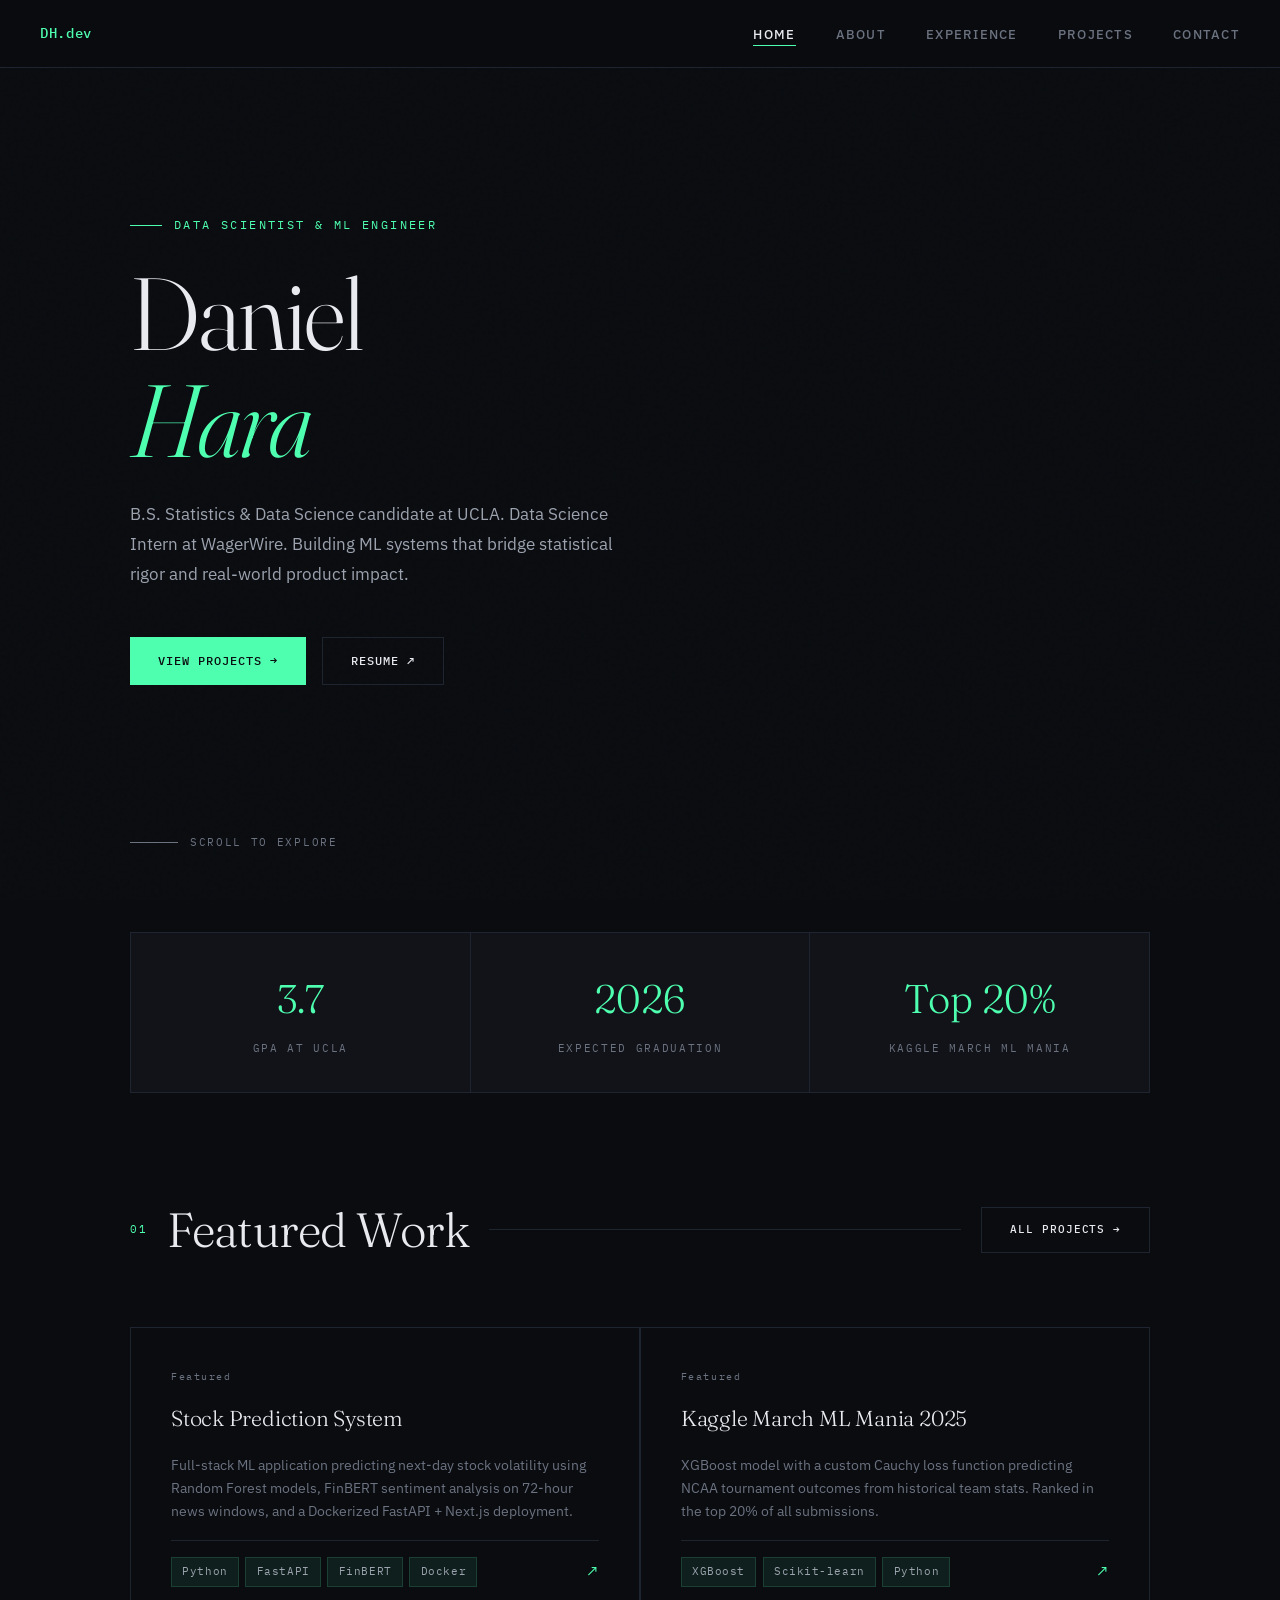
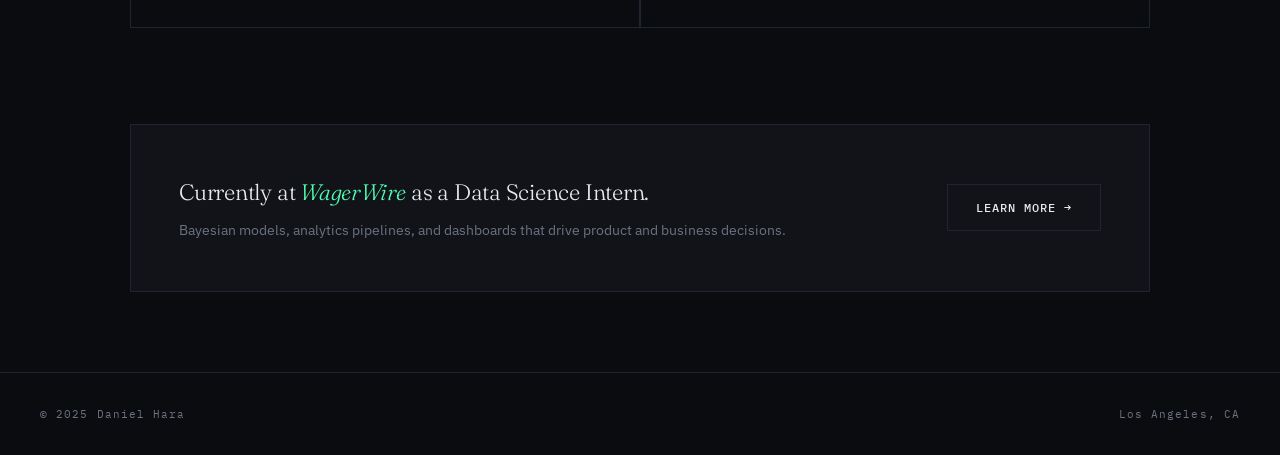
==== index.html @ b774741d "Add files via upload" ====
<!DOCTYPE html>
<html lang="en">
<head>
  <meta charset="UTF-8" />
  <meta name="viewport" content="width=device-width, initial-scale=1.0"/>
  <title>Daniel Hara — Data Scientist</title>
  <link rel="stylesheet" href="styles.css"/>
</head>
<body>

<nav>
  <a href="index.html" class="nav-logo">DH.dev</a>
  <ul class="nav-links">
    <li><a href="index.html" class="active">Home</a></li>
    <li><a href="about.html">About</a></li>
    <li><a href="experience.html">Experience</a></li>
    <li><a href="projects.html">Projects</a></li>
    <li><a href="contact.html">Contact</a></li>
  </ul>
</nav>

<main>
  <section class="hero">
    <p class="hero-eyebrow">Data Scientist &amp; ML Engineer</p>
    <h1>
      Daniel<br/>
      <em>Hara</em>
    </h1>
    <p class="hero-sub">
      B.S. Statistics &amp; Data Science candidate at UCLA. Data Science Intern at WagerWire.
      Building ML systems that bridge statistical rigor and real-world product impact.
    </p>
    <div class="hero-ctas">
      <a href="projects.html" class="btn-primary">View Projects →</a>
      <a href="resume.pdf" class="btn-outline" target="_blank">Resume ↗</a>
    </div>
    <div class="hero-scroll">
      <span class="scroll-line"></span>
      Scroll to explore
    </div>
  </section>

  <div class="page-wrap" style="padding-top: 0;">
    <div class="stats-strip">
      <div class="stat-item">
        <span class="stat-num">3.7</span>
        <span class="stat-label">GPA at UCLA</span>
      </div>
      <div class="stat-item">
        <span class="stat-num">2026</span>
        <span class="stat-label">Expected Graduation</span>
      </div>
      <div class="stat-item">
        <span class="stat-num">Top 20%</span>
        <span class="stat-label">Kaggle March ML Mania</span>
      </div>
    </div>

    <section style="margin-top: 6rem;">
      <div class="section-header">
        <span class="section-num">01</span>
        <h2 class="section-title">Featured Work</h2>
        <div class="section-line"></div>
        <a href="projects.html" class="btn-outline" style="white-space:nowrap;font-size:0.7rem;">All Projects →</a>
      </div>

      <div class="projects-grid">
        <a href="projects.html" class="project-card">
          <span class="project-num">Featured</span>
          <h3 class="project-title">Stock Prediction System</h3>
          <p class="project-desc">
            Full-stack ML application predicting next-day stock volatility using Random Forest models,
            FinBERT sentiment analysis on 72-hour news windows, and a Dockerized FastAPI + Next.js deployment.
          </p>
          <div class="project-footer">
            <div class="project-tags">
              <span class="tag">Python</span>
              <span class="tag">FastAPI</span>
              <span class="tag">FinBERT</span>
              <span class="tag">Docker</span>
            </div>
            <span class="project-arrow">↗</span>
          </div>
        </a>

        <a href="projects.html" class="project-card">
          <span class="project-num">Featured</span>
          <h3 class="project-title">Kaggle March ML Mania 2025</h3>
          <p class="project-desc">
            XGBoost model with a custom Cauchy loss function predicting NCAA tournament outcomes from
            historical team stats. Ranked in the top 20% of all submissions.
          </p>
          <div class="project-footer">
            <div class="project-tags">
              <span class="tag">XGBoost</span>
              <span class="tag">Scikit-learn</span>
              <span class="tag">Python</span>
            </div>
            <span class="project-arrow">↗</span>
          </div>
        </a>
      </div>
    </section>

    <section style="margin-top: 6rem; padding: 3rem; background: var(--bg2); border: 1px solid var(--border); display: flex; justify-content: space-between; align-items: center; gap: 2rem; flex-wrap: wrap;">
      <div>
        <p style="font-family: var(--serif); font-size: 1.4rem; font-weight: 300; letter-spacing: -0.01em; margin-bottom: 0.5rem;">
          Currently at <em style="font-style:italic; color: var(--accent);">WagerWire</em> as a Data Science Intern.
        </p>
        <p style="font-size: 0.88rem; color: var(--text-muted);">
          Bayesian models, analytics pipelines, and dashboards that drive product and business decisions.
        </p>
      </div>
      <a href="about.html" class="btn-outline">Learn more →</a>
    </section>
  </div>
</main>

<footer>
  <p>© 2025 Daniel Hara</p>
  <p>Los Angeles, CA</p>
</footer>

</body>
</html>
---- styles.css ----
@import url('https://fonts.googleapis.com/css2?family=Fraunces:ital,wght@0,300;0,400;0,600;1,300&family=IBM+Plex+Mono:wght@400;500&family=IBM+Plex+Sans:wght@300;400;500;600&display=swap');

:root {
  --bg: #0a0c10;
  --bg2: #111318;
  --bg3: #181c24;
  --border: #1e2430;
  --text: #e8eaf0;
  --text-muted: #6b7280;
  --text-dim: #9ca3af;
  --accent: #4fffb0;
  --accent2: #38bdf8;
  --accent-dim: rgba(79, 255, 176, 0.08);
  --accent-glow: rgba(79, 255, 176, 0.15);
  --serif: 'Fraunces', Georgia, serif;
  --sans: 'IBM Plex Sans', sans-serif;
  --mono: 'IBM Plex Mono', monospace;
}

*, *::before, *::after { box-sizing: border-box; margin: 0; padding: 0; }

html { scroll-behavior: smooth; }

body {
  background: var(--bg);
  color: var(--text);
  font-family: var(--sans);
  font-size: 16px;
  line-height: 1.7;
  min-height: 100vh;
}

/* ─── NOISE OVERLAY ─── */
body::before {
  content: '';
  position: fixed;
  inset: 0;
  background-image: url("data:image/svg+xml,%3Csvg viewBox='0 0 256 256' xmlns='http://www.w3.org/2000/svg'%3E%3Cfilter id='noise'%3E%3CfeTurbulence type='fractalNoise' baseFrequency='0.9' numOctaves='4' stitchTiles='stitch'/%3E%3C/filter%3E%3Crect width='100%25' height='100%25' filter='url(%23noise)' opacity='0.04'/%3E%3C/svg%3E");
  pointer-events: none;
  z-index: 0;
  opacity: 0.4;
}

/* ─── NAV ─── */
nav {
  position: fixed;
  top: 0; left: 0; right: 0;
  z-index: 100;
  display: flex;
  align-items: center;
  justify-content: space-between;
  padding: 1.25rem 2.5rem;
  background: rgba(10, 12, 16, 0.85);
  backdrop-filter: blur(12px);
  border-bottom: 1px solid var(--border);
}

.nav-logo {
  font-family: var(--mono);
  font-size: 0.85rem;
  color: var(--accent);
  text-decoration: none;
  letter-spacing: 0.05em;
  font-weight: 500;
}

.nav-links {
  display: flex;
  gap: 2.5rem;
  list-style: none;
}

.nav-links a {
  color: var(--text-muted);
  text-decoration: none;
  font-size: 0.8rem;
  font-weight: 500;
  letter-spacing: 0.1em;
  text-transform: uppercase;
  transition: color 0.2s;
  position: relative;
}

.nav-links a::after {
  content: '';
  position: absolute;
  bottom: -3px; left: 0;
  width: 0; height: 1px;
  background: var(--accent);
  transition: width 0.3s;
}

.nav-links a:hover,
.nav-links a.active { color: var(--text); }

.nav-links a:hover::after,
.nav-links a.active::after { width: 100%; }

/* ─── LAYOUT ─── */
.page-wrap {
  max-width: 1100px;
  margin: 0 auto;
  padding: 7rem 2.5rem 5rem;
  position: relative;
  z-index: 1;
}

/* ─── HOME HERO ─── */
.hero {
  min-height: 100vh;
  display: flex;
  flex-direction: column;
  justify-content: center;
  padding: 0 2.5rem;
  max-width: 1100px;
  margin: 0 auto;
  position: relative;
  z-index: 1;
}

.hero-eyebrow {
  font-family: var(--mono);
  font-size: 0.75rem;
  color: var(--accent);
  letter-spacing: 0.2em;
  text-transform: uppercase;
  margin-bottom: 1.5rem;
  display: flex;
  align-items: center;
  gap: 0.75rem;
}

.hero-eyebrow::before {
  content: '';
  display: inline-block;
  width: 2rem;
  height: 1px;
  background: var(--accent);
}

.hero h1 {
  font-family: var(--serif);
  font-size: clamp(3rem, 8vw, 6.5rem);
  font-weight: 300;
  line-height: 1.05;
  letter-spacing: -0.02em;
  margin-bottom: 1.5rem;
  color: var(--text);
}

.hero h1 em {
  font-style: italic;
  color: var(--accent);
}

.hero-sub {
  font-size: 1.05rem;
  color: var(--text-dim);
  max-width: 520px;
  margin-bottom: 3rem;
  line-height: 1.8;
}

.hero-ctas {
  display: flex;
  gap: 1rem;
  flex-wrap: wrap;
}

.btn-primary {
  display: inline-flex;
  align-items: center;
  gap: 0.5rem;
  padding: 0.75rem 1.75rem;
  background: var(--accent);
  color: var(--bg);
  font-family: var(--mono);
  font-size: 0.78rem;
  font-weight: 500;
  letter-spacing: 0.08em;
  text-decoration: none;
  text-transform: uppercase;
  border: none;
  cursor: pointer;
  transition: all 0.2s;
}

.btn-primary:hover {
  background: #fff;
  transform: translateY(-1px);
}

.btn-outline {
  display: inline-flex;
  align-items: center;
  gap: 0.5rem;
  padding: 0.75rem 1.75rem;
  background: transparent;
  color: var(--text);
  font-family: var(--mono);
  font-size: 0.78rem;
  font-weight: 500;
  letter-spacing: 0.08em;
  text-decoration: none;
  text-transform: uppercase;
  border: 1px solid var(--border);
  cursor: pointer;
  transition: all 0.2s;
}

.btn-outline:hover {
  border-color: var(--accent);
  color: var(--accent);
}

.hero-scroll {
  position: absolute;
  bottom: 3rem;
  left: 2.5rem;
  display: flex;
  align-items: center;
  gap: 0.75rem;
  font-family: var(--mono);
  font-size: 0.7rem;
  color: var(--text-muted);
  letter-spacing: 0.15em;
  text-transform: uppercase;
}

.scroll-line {
  width: 3rem;
  height: 1px;
  background: var(--text-muted);
}

/* ─── HOME STATS STRIP ─── */
.stats-strip {
  display: grid;
  grid-template-columns: repeat(3, 1fr);
  gap: 1px;
  background: var(--border);
  border: 1px solid var(--border);
  margin-top: 2rem;
}

.stat-item {
  background: var(--bg2);
  padding: 2rem;
  text-align: center;
}

.stat-num {
  font-family: var(--serif);
  font-size: 2.5rem;
  font-weight: 300;
  color: var(--accent);
  display: block;
}

.stat-label {
  font-family: var(--mono);
  font-size: 0.7rem;
  color: var(--text-muted);
  letter-spacing: 0.15em;
  text-transform: uppercase;
}

/* ─── SECTION HEADER ─── */
.section-header {
  display: flex;
  align-items: center;
  gap: 1.25rem;
  margin-bottom: 3.5rem;
}

.section-num {
  font-family: var(--mono);
  font-size: 0.7rem;
  color: var(--accent);
  letter-spacing: 0.15em;
}

.section-title {
  font-family: var(--serif);
  font-size: clamp(2rem, 4vw, 3rem);
  font-weight: 300;
  letter-spacing: -0.02em;
}

.section-line {
  flex: 1;
  height: 1px;
  background: var(--border);
}

/* ─── ABOUT GRID ─── */
.about-grid {
  display: grid;
  grid-template-columns: 1fr 1.6fr;
  gap: 5rem;
  align-items: start;
}

.about-photo-wrap {
  position: sticky;
  top: 6rem;
}

.about-photo {
  width: 100%;
  aspect-ratio: 3/4;
  object-fit: cover;
  border: 1px solid var(--border);
  display: block;
  background: var(--bg3);
}

.photo-placeholder {
  width: 100%;
  aspect-ratio: 3/4;
  background: var(--bg3);
  border: 1px solid var(--border);
  display: flex;
  flex-direction: column;
  align-items: center;
  justify-content: center;
  gap: 1rem;
  color: var(--text-muted);
}

.photo-placeholder svg {
  width: 48px;
  height: 48px;
  opacity: 0.3;
}

.photo-caption {
  font-family: var(--mono);
  font-size: 0.65rem;
  color: var(--text-muted);
  letter-spacing: 0.15em;
  text-transform: uppercase;
  margin-top: 1rem;
  text-align: center;
}

.about-body p {
  color: var(--text-dim);
  margin-bottom: 1.5rem;
  font-size: 1.05rem;
}

.about-body p:first-child {
  font-size: 1.2rem;
  color: var(--text);
  line-height: 1.7;
}

.skills-grid {
  display: grid;
  grid-template-columns: repeat(2, 1fr);
  gap: 1.5rem;
  margin-top: 2.5rem;
}

.skill-group h4 {
  font-family: var(--mono);
  font-size: 0.68rem;
  color: var(--accent);
  letter-spacing: 0.2em;
  text-transform: uppercase;
  margin-bottom: 0.75rem;
}

.skill-tags {
  display: flex;
  flex-wrap: wrap;
  gap: 0.4rem;
}

.tag {
  font-family: var(--mono);
  font-size: 0.68rem;
  padding: 0.3rem 0.65rem;
  background: var(--accent-dim);
  border: 1px solid rgba(79, 255, 176, 0.15);
  color: var(--text-dim);
  letter-spacing: 0.05em;
}

/* ─── EDUCATION CARD ─── */
.edu-card {
  background: var(--bg2);
  border: 1px solid var(--border);
  padding: 2rem 2.5rem;
  margin-top: 3.5rem;
  display: flex;
  justify-content: space-between;
  align-items: start;
  gap: 2rem;
}

.edu-card .school {
  font-family: var(--serif);
  font-size: 1.4rem;
  font-weight: 300;
}

.edu-card .degree {
  font-size: 0.9rem;
  color: var(--text-dim);
  margin-top: 0.4rem;
}

.edu-card .date {
  font-family: var(--mono);
  font-size: 0.75rem;
  color: var(--accent);
  white-space: nowrap;
  padding-top: 0.3rem;
}

.coursework {
  margin-top: 1rem;
  font-size: 0.82rem;
  color: var(--text-muted);
}

.coursework span {
  color: var(--text-dim);
}

/* ─── EXPERIENCE TIMELINE ─── */
.timeline {
  display: flex;
  flex-direction: column;
  gap: 0;
}

.timeline-item {
  display: grid;
  grid-template-columns: 200px 1fr;
  gap: 3rem;
  padding-bottom: 3.5rem;
  border-bottom: 1px solid var(--border);
  margin-bottom: 3.5rem;
  position: relative;
}

.timeline-item:last-child {
  border-bottom: none;
  margin-bottom: 0;
  padding-bottom: 0;
}

.timeline-meta {
  padding-top: 0.25rem;
}

.timeline-date {
  font-family: var(--mono);
  font-size: 0.72rem;
  color: var(--accent);
  letter-spacing: 0.1em;
  margin-bottom: 0.5rem;
  display: block;
}

.timeline-org {
  font-size: 0.82rem;
  color: var(--text-dim);
}

.timeline-content .role {
  font-family: var(--serif);
  font-size: 1.5rem;
  font-weight: 300;
  letter-spacing: -0.01em;
  margin-bottom: 1rem;
}

.timeline-content .desc {
  color: var(--text-dim);
  font-size: 0.92rem;
  margin-bottom: 1.25rem;
  line-height: 1.8;
}

.timeline-content ul {
  list-style: none;
  display: flex;
  flex-direction: column;
  gap: 0.6rem;
  margin-bottom: 1.25rem;
}

.timeline-content ul li {
  color: var(--text-dim);
  font-size: 0.88rem;
  padding-left: 1.25rem;
  position: relative;
}

.timeline-content ul li::before {
  content: '→';
  position: absolute;
  left: 0;
  color: var(--accent);
  font-size: 0.8rem;
}

/* ─── PROJECT CARDS ─── */
.projects-grid {
  display: grid;
  grid-template-columns: repeat(2, 1fr);
  gap: 1.5px;
  background: var(--border);
  border: 1px solid var(--border);
}

.project-card {
  background: var(--bg);
  padding: 2.5rem;
  display: flex;
  flex-direction: column;
  gap: 1rem;
  transition: background 0.2s;
  text-decoration: none;
  color: inherit;
}

.project-card:hover {
  background: var(--bg2);
}

.project-card:hover .project-arrow { transform: translate(4px, -4px); }

.project-num {
  font-family: var(--mono);
  font-size: 0.65rem;
  color: var(--text-muted);
  letter-spacing: 0.15em;
}

.project-title {
  font-family: var(--serif);
  font-size: 1.35rem;
  font-weight: 300;
  letter-spacing: -0.01em;
  color: var(--text);
}

.project-desc {
  font-size: 0.85rem;
  color: var(--text-muted);
  line-height: 1.7;
  flex: 1;
}

.project-footer {
  display: flex;
  align-items: center;
  justify-content: space-between;
  padding-top: 1rem;
  border-top: 1px solid var(--border);
  margin-top: auto;
}

.project-tags {
  display: flex;
  flex-wrap: wrap;
  gap: 0.4rem;
}

.project-arrow {
  color: var(--accent);
  font-size: 1rem;
  transition: transform 0.2s;
  flex-shrink: 0;
}

/* ─── CONTACT PAGE ─── */
.contact-grid {
  display: grid;
  grid-template-columns: 1fr 1fr;
  gap: 5rem;
  align-items: start;
}

.contact-intro {
  font-family: var(--serif);
  font-size: clamp(1.6rem, 3vw, 2.2rem);
  font-weight: 300;
  line-height: 1.4;
  letter-spacing: -0.01em;
  margin-bottom: 2rem;
}

.contact-intro em {
  font-style: italic;
  color: var(--accent);
}

.contact-body {
  color: var(--text-dim);
  font-size: 0.95rem;
  margin-bottom: 2.5rem;
  line-height: 1.8;
}

.contact-links {
  display: flex;
  flex-direction: column;
  gap: 0;
  border: 1px solid var(--border);
}

.contact-link {
  display: flex;
  align-items: center;
  gap: 1.25rem;
  padding: 1.4rem 1.75rem;
  border-bottom: 1px solid var(--border);
  text-decoration: none;
  color: var(--text-dim);
  font-size: 0.88rem;
  transition: all 0.2s;
  background: var(--bg2);
}

.contact-link:last-child { border-bottom: none; }

.contact-link:hover {
  background: var(--bg3);
  color: var(--text);
  padding-left: 2.25rem;
}

.contact-link .link-icon {
  font-family: var(--mono);
  font-size: 0.7rem;
  color: var(--accent);
  width: 3rem;
  letter-spacing: 0.1em;
}

.contact-link .link-text { flex: 1; }

.contact-link .link-arrow {
  color: var(--text-muted);
  transition: color 0.2s;
}

.contact-link:hover .link-arrow { color: var(--accent); }

/* ─── FOOTER ─── */
footer {
  border-top: 1px solid var(--border);
  padding: 2rem 2.5rem;
  display: flex;
  justify-content: space-between;
  align-items: center;
  position: relative;
  z-index: 1;
}

footer p {
  font-family: var(--mono);
  font-size: 0.68rem;
  color: var(--text-muted);
  letter-spacing: 0.1em;
}

/* ─── PAGE TRANSITIONS ─── */
@keyframes fadeUp {
  from { opacity: 0; transform: translateY(20px); }
  to { opacity: 1; transform: translateY(0); }
}

.page-wrap, .hero { animation: fadeUp 0.6s ease both; }

/* ─── RESPONSIVE ─── */
@media (max-width: 768px) {
  nav { padding: 1rem 1.5rem; }
  .nav-links { gap: 1.5rem; }
  .page-wrap { padding: 6rem 1.5rem 4rem; }
  .hero { padding: 0 1.5rem; }
  .about-grid { grid-template-columns: 1fr; gap: 3rem; }
  .about-photo-wrap { position: static; }
  .timeline-item { grid-template-columns: 1fr; gap: 0.5rem; }
  .projects-grid { grid-template-columns: 1fr; }
  .contact-grid { grid-template-columns: 1fr; gap: 3rem; }
  .skills-grid { grid-template-columns: 1fr; }
  .edu-card { flex-direction: column; }
  .stats-strip { grid-template-columns: 1fr; }
}
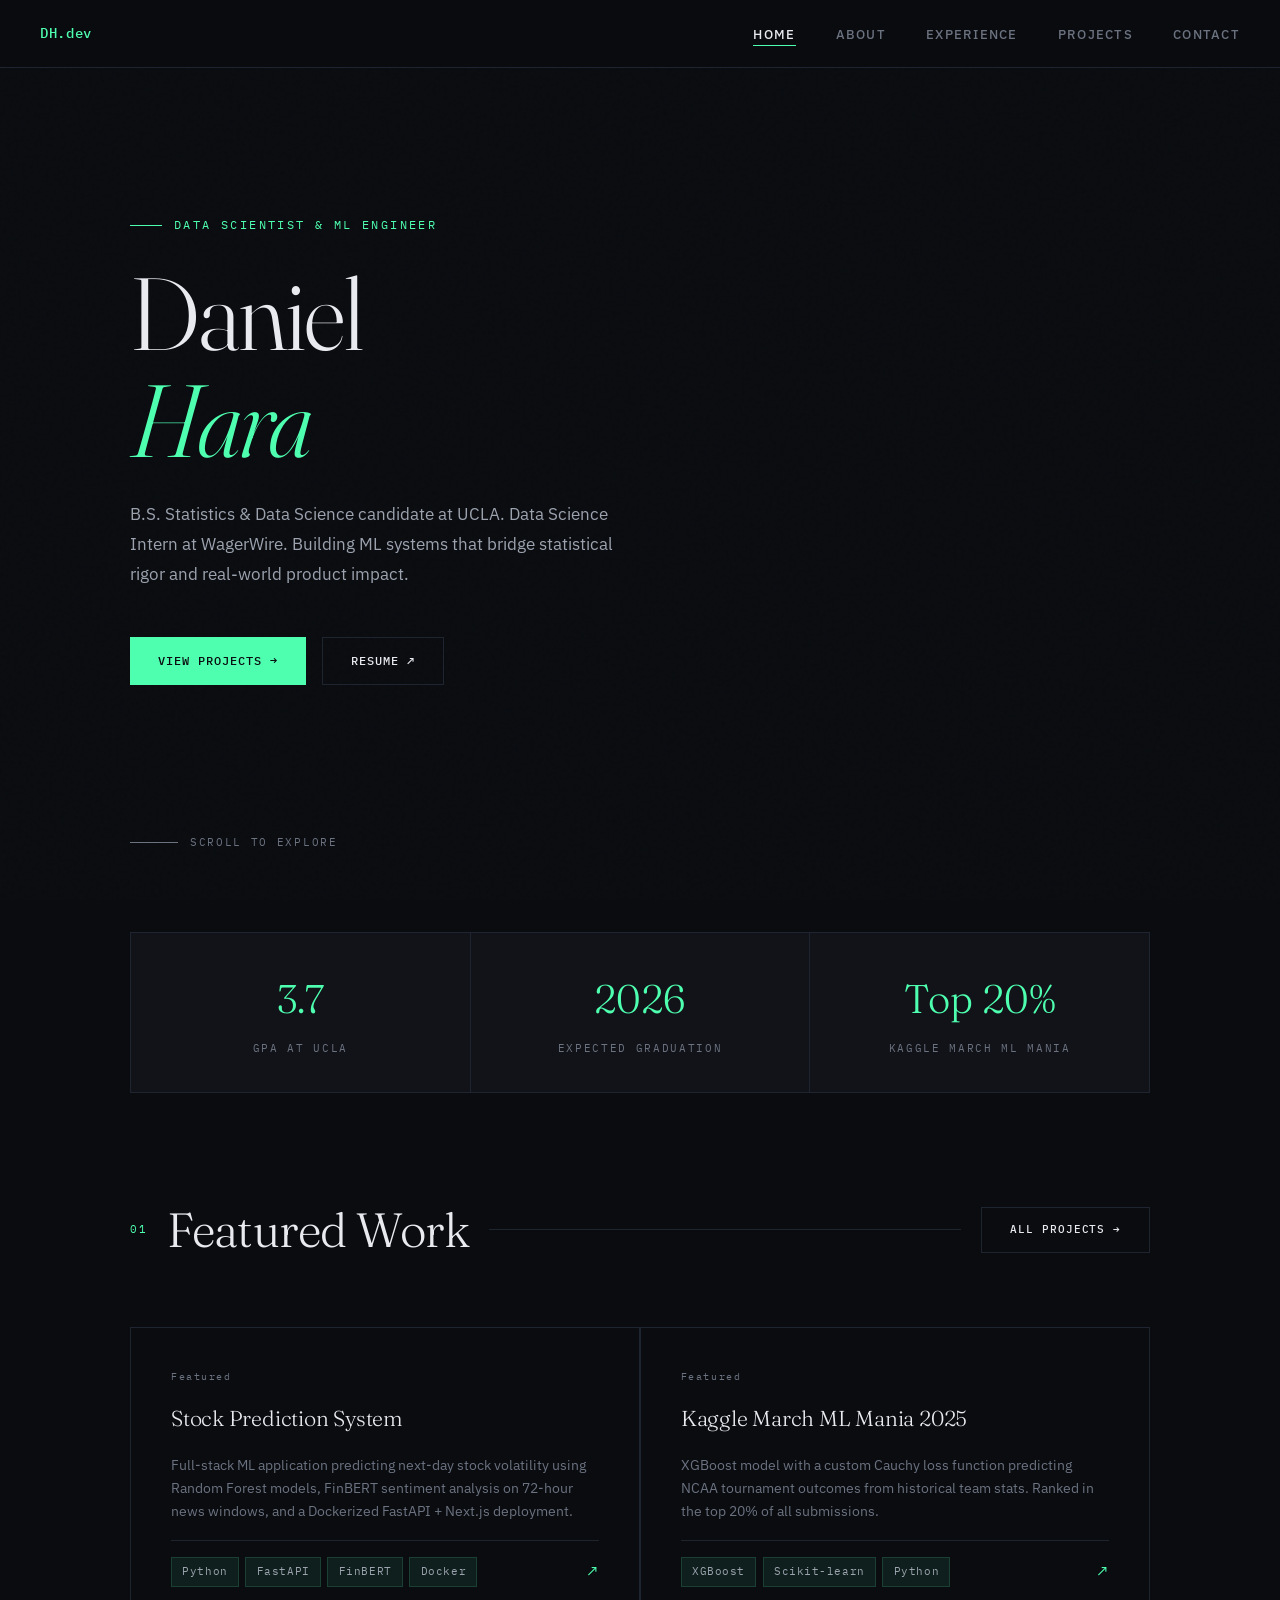
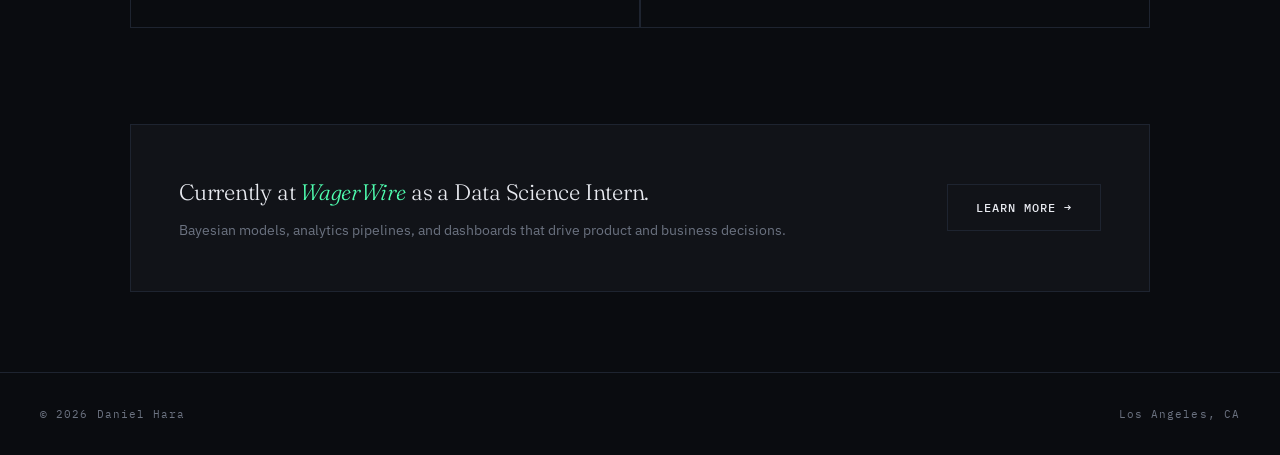
==== commit 677fb285: "Update index.html" ====
--- a/index.html
+++ b/index.html
@@ -117,7 +117,7 @@
 </main>
 
 <footer>
-  <p>© 2025 Daniel Hara</p>
+  <p>© 2026 Daniel Hara</p>
   <p>Los Angeles, CA</p>
 </footer>
 
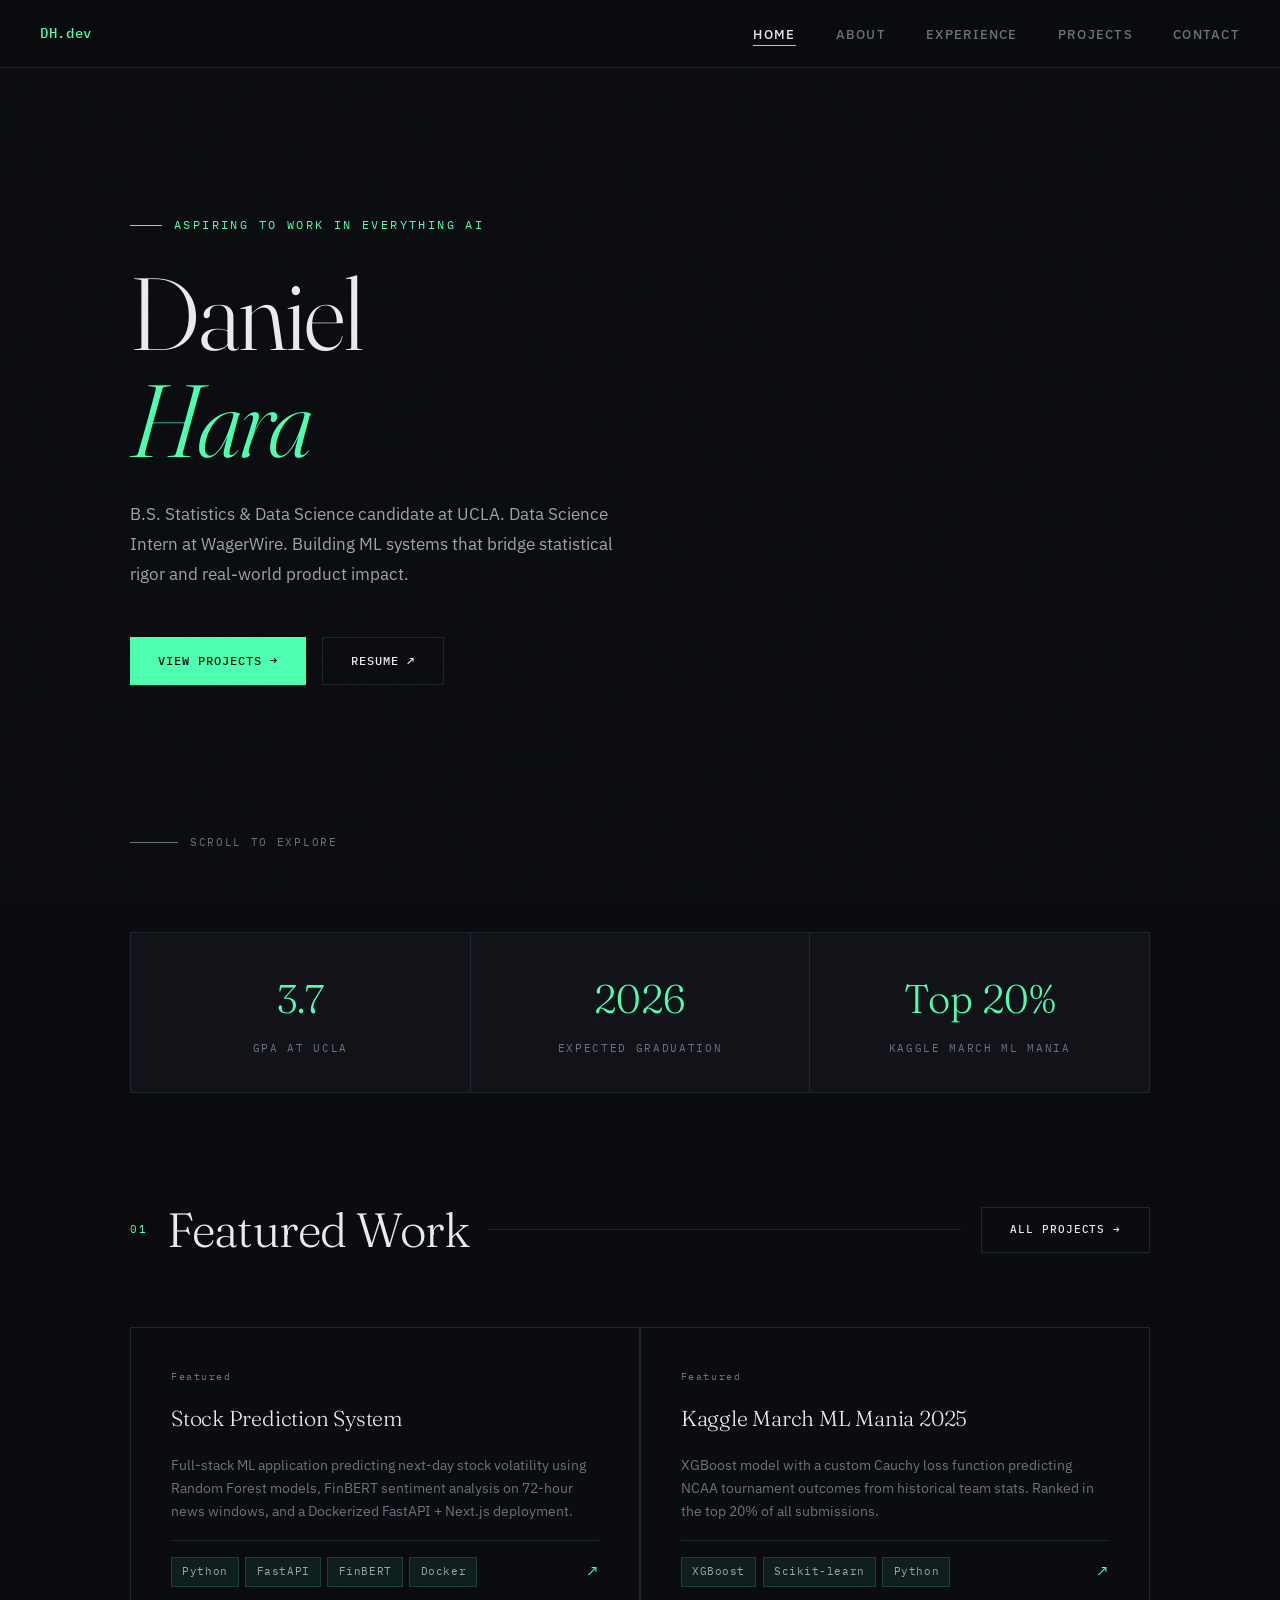
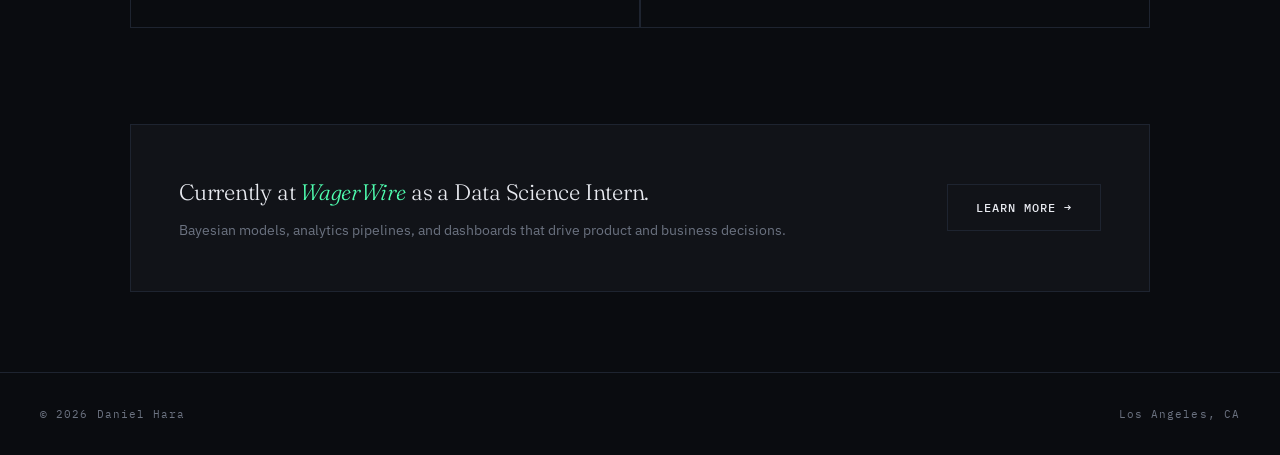
==== commit 9e41ef34: "Update index.html" ====
--- a/index.html
+++ b/index.html
@@ -3,7 +3,7 @@
 <head>
   <meta charset="UTF-8" />
   <meta name="viewport" content="width=device-width, initial-scale=1.0"/>
-  <title>Daniel Hara — Data Scientist</title>
+  <title>Daniel Hara — Aspiring AI Engineer</title>
   <link rel="stylesheet" href="styles.css"/>
 </head>
 <body>
@@ -21,7 +21,7 @@
 
 <main>
   <section class="hero">
-    <p class="hero-eyebrow">Data Scientist &amp; ML Engineer</p>
+    <p class="hero-eyebrow">Aspiring to work in everything AI</p>
     <h1>
       Daniel<br/>
       <em>Hara</em>
